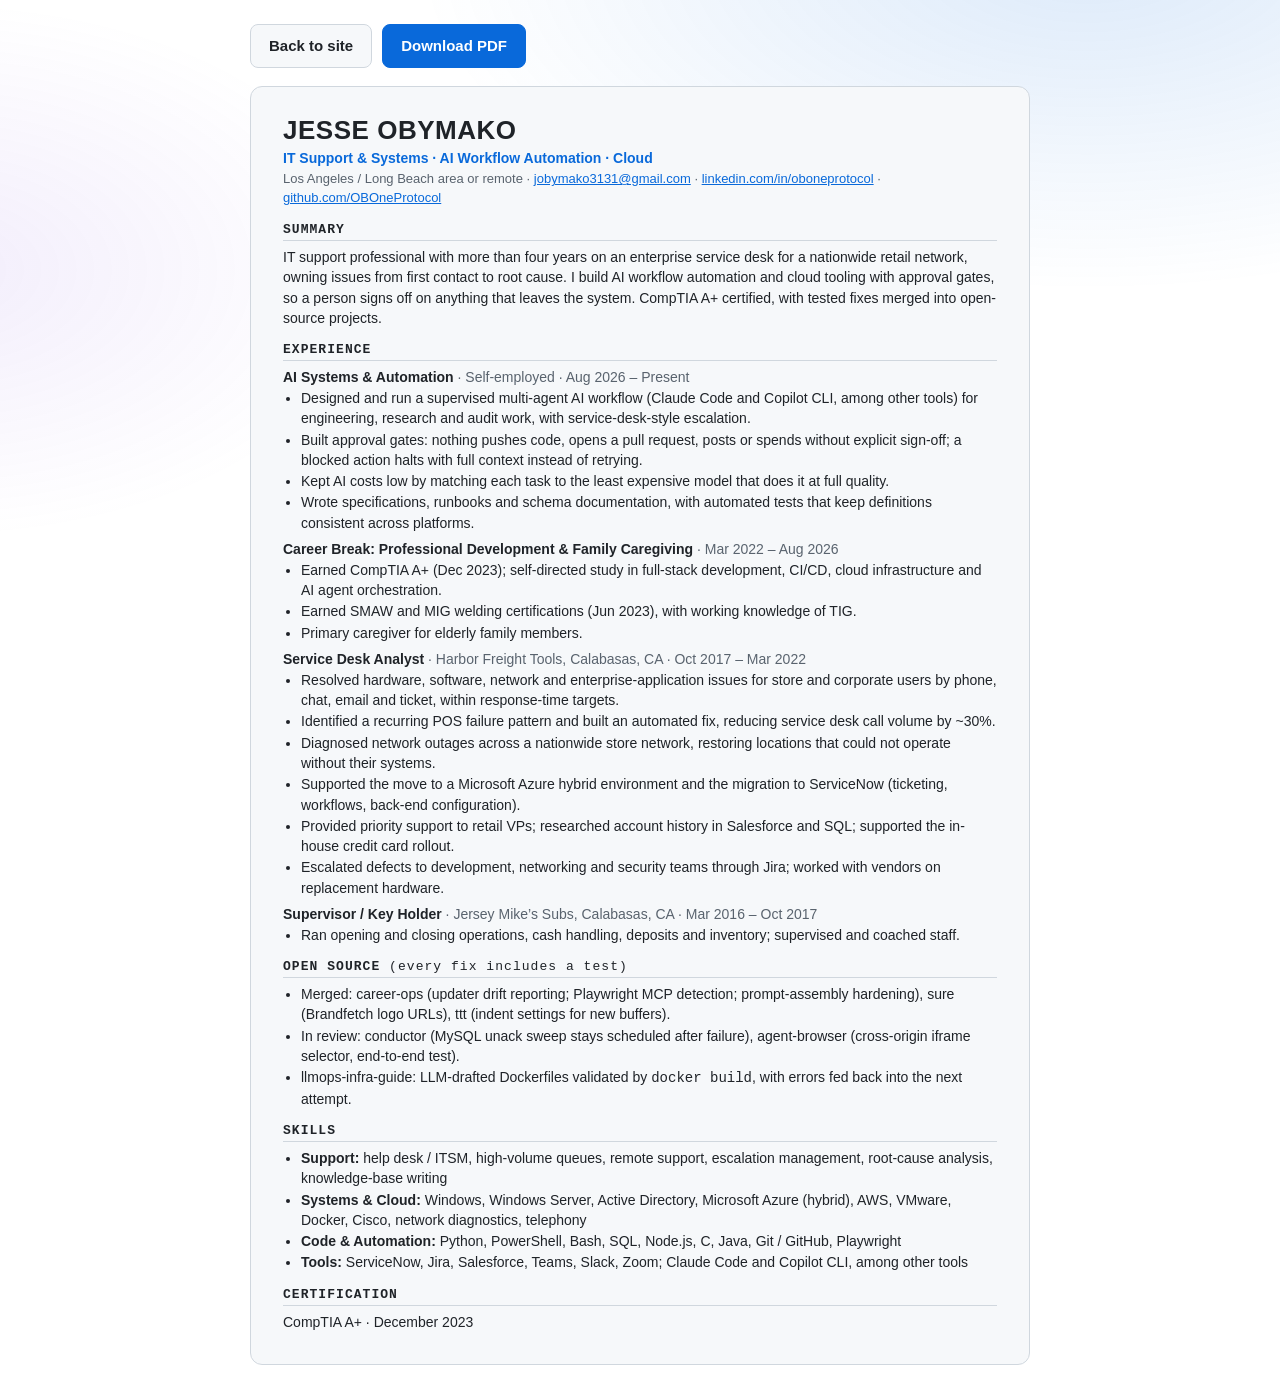
==== resume.html @ 754fb73b "Portfolio site Static site for https://oboneprotocol.github.io: live GitHub stats, approval-flow dia" ====
<!DOCTYPE html>
<html lang="en" data-theme="dark">
<head>
<meta charset="utf-8"><meta name="viewport" content="width=device-width,initial-scale=1">
<link rel="icon" type="image/svg+xml" href="img/favicon.svg">
<script>try{var t=localStorage.getItem("theme");if(!t&&window.matchMedia&&matchMedia("(prefers-color-scheme: light)").matches)t="light";if(t)document.documentElement.setAttribute("data-theme",t)}catch(e){}</script>
<link rel="stylesheet" href="css/style.css">
<title>Jesse Obymako | Resume</title>
<meta name="description" content="Resume: IT support and systems, AI workflow automation and cloud.">
<link rel="canonical" href="https://oboneprotocol.github.io/resume.html">
<link rel="stylesheet" href="css/resume.css">
</head>
<body>
<a class="skip" href="#main">Skip to content</a>
<main id="main" class="rs">
<div class="actions"><a class="btn" href="./">Back to site</a><a class="btn primary" href="resume.pdf" download>Download PDF</a></div>
<article class="paper">
<h1>JESSE OBYMAKO</h1>
<p class="role">IT Support &amp; Systems &middot; AI Workflow Automation &middot; Cloud</p>
<p class="meta">Los Angeles / Long Beach area or remote &middot; <a href="mailto:jobymako3131@gmail.com">jobymako3131@gmail.com</a> &middot; <a href="https://www.linkedin.com/in/oboneprotocol/">linkedin.com/in/oboneprotocol</a> &middot; <a href="https://github.com/OBOneProtocol">github.com/OBOneProtocol</a></p>
<h2>SUMMARY</h2>
<p>IT support professional with more than four years on an enterprise service desk for a nationwide retail network, owning issues from first contact to root cause. I build AI workflow automation and cloud tooling with approval gates, so a person signs off on anything that leaves the system. CompTIA A+ certified, with tested fixes merged into open-source projects.</p>
<h2>EXPERIENCE</h2>
<h3>AI Systems &amp; Automation <span>&middot; Self-employed &middot; Aug 2026 &ndash; Present</span></h3>
<ul>
<li>Designed and run a supervised multi-agent AI workflow (Claude Code and Copilot CLI, among other tools) for engineering, research and audit work, with service-desk-style escalation.</li>
<li>Built approval gates: nothing pushes code, opens a pull request, posts or spends without explicit sign-off; a blocked action halts with full context instead of retrying.</li>
<li>Kept AI costs low by matching each task to the least expensive model that does it at full quality.</li>
<li>Wrote specifications, runbooks and schema documentation, with automated tests that keep definitions consistent across platforms.</li></ul>
<h3>Career Break: Professional Development &amp; Family Caregiving <span>&middot; Mar 2022 &ndash; Aug 2026</span></h3>
<ul>
<li>Earned CompTIA A+ (Dec 2023); self-directed study in full-stack development, CI/CD, cloud infrastructure and AI agent orchestration.</li>
<li>Earned SMAW and MIG welding certifications (Jun 2023), with working knowledge of TIG.</li>
<li>Primary caregiver for elderly family members.</li></ul>
<h3>Service Desk Analyst <span>&middot; Harbor Freight Tools, Calabasas, CA &middot; Oct 2017 &ndash; Mar 2022</span></h3>
<ul>
<li>Resolved hardware, software, network and enterprise-application issues for store and corporate users by phone, chat, email and ticket, within response-time targets.</li>
<li>Identified a recurring POS failure pattern and built an automated fix, reducing service desk call volume by ~30%.</li>
<li>Diagnosed network outages across a nationwide store network, restoring locations that could not operate without their systems.</li>
<li>Supported the move to a Microsoft Azure hybrid environment and the migration to ServiceNow (ticketing, workflows, back-end configuration).</li>
<li>Provided priority support to retail VPs; researched account history in Salesforce and SQL; supported the in-house credit card rollout.</li>
<li>Escalated defects to development, networking and security teams through Jira; worked with vendors on replacement hardware.</li></ul>
<h3>Supervisor / Key Holder <span>&middot; Jersey Mike&rsquo;s Subs, Calabasas, CA &middot; Mar 2016 &ndash; Oct 2017</span></h3>
<ul><li>Ran opening and closing operations, cash handling, deposits and inventory; supervised and coached staff.</li></ul>
<h2>OPEN SOURCE <span style="font-weight:400">(every fix includes a test)</span></h2>
<ul>
<li>Merged: career-ops (updater drift reporting; Playwright MCP detection; prompt-assembly hardening), sure (Brandfetch logo URLs), ttt (indent settings for new buffers).</li>
<li>In review: conductor (MySQL unack sweep stays scheduled after failure), agent-browser (cross-origin iframe selector, end-to-end test).</li>
<li>llmops-infra-guide: LLM-drafted Dockerfiles validated by <code>docker build</code>, with errors fed back into the next attempt.</li></ul>
<h2>SKILLS</h2>
<ul>
<li><strong>Support:</strong> help desk / ITSM, high-volume queues, remote support, escalation management, root-cause analysis, knowledge-base writing</li>
<li><strong>Systems &amp; Cloud:</strong> Windows, Windows Server, Active Directory, Microsoft Azure (hybrid), AWS, VMware, Docker, Cisco, network diagnostics, telephony</li>
<li><strong>Code &amp; Automation:</strong> Python, PowerShell, Bash, SQL, Node.js, C, Java, Git / GitHub, Playwright</li>
<li><strong>Tools:</strong> ServiceNow, Jira, Salesforce, Teams, Slack, Zoom; Claude Code and Copilot CLI, among other tools</li></ul>
<h2>CERTIFICATION</h2>
<p>CompTIA A+ &middot; December 2023</p>
</article>
</main>
</body></html>
---- css/style.css ----
:root{--bg:#0d1117;--card:#161b22;--line:#30363d;--text:#e6edf3;--muted:#9da7b3;--blue:#58a6ff;--green:#3fb950;--purple:#d2a8ff;--red:#f85149;--amber:#d29922;--gatebg:#0d2a17;--shadow:0 8px 24px rgba(1,4,9,.5);--mono:ui-monospace,SFMono-Regular,Menlo,Consolas,"Liberation Mono",monospace;--sans:-apple-system,BlinkMacSystemFont,"Segoe UI",Helvetica,Arial,sans-serif;color-scheme:dark}
:root[data-theme=light]{--bg:#ffffff;--card:#f6f8fa;--line:#d0d7de;--text:#1f2328;--muted:#59636e;--blue:#0969da;--green:#1a7f37;--purple:#8250df;--red:#cf222e;--amber:#9a6700;--gatebg:#dafbe1;--shadow:0 8px 24px rgba(140,149,159,.25);color-scheme:light}
*{box-sizing:border-box}
html{scroll-behavior:smooth;scroll-padding-top:70px}
body{margin:0;background:var(--bg);color:var(--text);font:16px/1.6 var(--sans);overflow-x:hidden}
body::before{content:"";position:fixed;inset:0;z-index:-1;background:radial-gradient(60rem 30rem at 85% -5%,color-mix(in srgb,var(--blue) 14%,transparent),transparent 70%),radial-gradient(40rem 24rem at -5% 30%,color-mix(in srgb,var(--purple) 10%,transparent),transparent 70%)}
a{color:var(--blue)}
a:focus-visible,button:focus-visible{outline:3px solid var(--blue);outline-offset:3px;border-radius:6px}
.skip{position:absolute;left:8px;top:-60px;background:var(--blue);color:#0d1117;padding:8px 14px;border-radius:6px;z-index:100;font-weight:600}
.skip:focus{top:8px}
.wrap{max-width:1040px;margin:0 auto;padding:0 20px}
header.top{position:sticky;top:0;z-index:50;background:color-mix(in srgb,var(--bg) 88%,transparent);backdrop-filter:blur(8px);border-bottom:1px solid var(--line)}
.bar{display:flex;align-items:center;justify-content:space-between;gap:10px;min-height:56px}
.brand{font:700 15px var(--mono);color:var(--text);text-decoration:none;white-space:nowrap}
.brand span{color:var(--blue)}
nav ul{list-style:none;display:flex;gap:2px;margin:0;padding:0;flex-wrap:wrap}
nav a{display:block;color:var(--muted);text-decoration:none;padding:6px 9px;border-radius:6px;font-size:14px}
nav a:hover{color:var(--text);background:var(--card)}
.tools{display:flex;align-items:center;gap:6px}
#theme{background:var(--card);color:var(--text);border:1px solid var(--line);border-radius:8px;width:36px;height:36px;cursor:pointer;font-size:16px}
#theme:hover{border-color:var(--blue)}
@media(max-width:700px){.bar{flex-wrap:wrap;padding:6px 0}nav{order:3;width:100%;overflow-x:auto}nav ul{flex-wrap:nowrap}nav a{padding:6px 8px;font-size:13px;white-space:nowrap}}
section{padding:72px 0 8px}
h1,h2,h3{line-height:1.2;margin:0}
h2{font-size:28px;margin-bottom:8px}
h2::before{content:"## ";color:var(--blue);font-family:var(--mono);font-weight:400}
.lead{color:var(--muted);max-width:68ch;margin:0 0 28px}
.hero{padding:56px 0 24px}
.hero-grid{display:grid;grid-template-columns:1fr 220px;gap:36px;align-items:center}
.eyebrow{font:13px var(--mono);color:var(--green);margin:0 0 14px}
h1{font-size:clamp(32px,6vw,54px);letter-spacing:-.02em}
h1 em{font-style:normal;background:linear-gradient(90deg,var(--blue),var(--purple));-webkit-background-clip:text;background-clip:text;color:transparent}
.sub{color:var(--muted);font-size:18px;max-width:62ch;margin:18px 0 24px}
.term{background:var(--card);border:1px solid var(--line);border-radius:10px;font:14px/1.5 var(--mono);margin:0 0 26px;max-width:560px;overflow:hidden}
.term-h{display:flex;gap:6px;padding:8px 12px;border-bottom:1px solid var(--line)}
.term-h i{width:10px;height:10px;border-radius:50%;background:var(--line)}
.term-h i:nth-child(1){background:var(--red)}.term-h i:nth-child(2){background:var(--amber)}.term-h i:nth-child(3){background:var(--green)}
.term-b{padding:14px 14px;min-height:52px;white-space:pre-wrap;word-break:break-word}
.term .p{color:var(--green)}.term .c{color:var(--muted)}
.caret{display:inline-block;width:8px;height:1.1em;background:var(--text);vertical-align:-2px;margin-left:2px;animation:blink 1s steps(2) infinite}
@keyframes blink{50%{opacity:0}}
.btns{display:flex;flex-wrap:wrap;gap:10px}
.btn{display:inline-block;padding:10px 18px;border-radius:8px;border:1px solid var(--line);background:var(--card);color:var(--text);text-decoration:none;font-weight:600;font-size:15px;transition:transform .2s,border-color .2s,box-shadow .2s}
.btn:hover{transform:translateY(-2px);border-color:var(--blue);box-shadow:var(--shadow)}
.btn.primary{background:var(--blue);border-color:var(--blue);color:#0d1117}
:root[data-theme=light] .btn.primary{color:#fff}
.portrait{width:220px;height:220px;border-radius:50%;border:2px solid var(--line);position:relative;overflow:hidden;box-shadow:0 0 0 6px color-mix(in srgb,var(--blue) 18%,transparent),var(--shadow);background:var(--card)}
.portrait img{width:100%;height:100%;object-fit:cover;object-position:50% 15%;display:block}
.gh img.av{object-fit:cover;background:#000}
.portrait .fallback{position:absolute;inset:0;display:flex;align-items:center;justify-content:center;font:700 64px var(--mono);color:var(--blue);background:var(--card)}
.portrait .fallback[hidden],.portrait img[hidden]{display:none}
@media(max-width:700px){.hero-grid{grid-template-columns:1fr}.portrait{order:-1;width:140px;height:140px}.portrait .fallback{font-size:42px}}
.stats{display:grid;grid-template-columns:repeat(3,1fr);gap:14px}
.card{background:var(--card);border:1px solid var(--line);border-radius:12px;padding:18px 20px;transition:transform .2s,border-color .2s,box-shadow .2s}
.card:hover{transform:translateY(-4px);border-color:var(--blue);box-shadow:var(--shadow)}
.stat .n{font:700 40px var(--mono);color:var(--blue)}
.stat:nth-child(2) .n{color:var(--green)}.stat:nth-child(3) .n{color:var(--amber)}
.stat .l{color:var(--muted);font-size:14px}
.cap{color:var(--muted);font-size:14px;margin:12px 0 0}
#stats-fallback{color:var(--amber);font-family:var(--mono);font-size:14px}
.grid{display:grid;grid-template-columns:repeat(auto-fit,minmax(260px,1fr));gap:14px}
.card h3{font-size:17px;margin-bottom:6px}
.card p{margin:0 0 12px;color:var(--muted);font-size:15px}
.chips{display:flex;flex-wrap:wrap;gap:6px;margin:0 0 12px;padding:0;list-style:none}
.chips li{font:12px var(--mono);padding:2px 9px;border-radius:999px;border:1px solid var(--line);color:var(--muted)}
.chips li.t{color:var(--green);border-color:color-mix(in srgb,var(--green) 50%,var(--line))}
.card .go{font-size:14px;font-weight:600}
.badge{height:20px;vertical-align:middle}
.sub3{font:600 15px var(--mono);margin:28px 0 12px;color:var(--purple)}
.merged-tag{display:inline-block;background:var(--gatebg);color:var(--green);border:1px solid var(--green);border-radius:999px;padding:1px 10px;font-size:12px;margin-left:8px;animation:pulse 2.4s ease-in-out infinite}
@keyframes pulse{50%{box-shadow:0 0 0 5px color-mix(in srgb,var(--green) 22%,transparent)}}
.feat{border-left:4px solid var(--blue)}
.flow{background:var(--card);border:1px solid var(--line);border-radius:14px;padding:10px;margin:0 0 10px}
.flow svg{display:block;width:100%;height:auto}
.fl-t{fill:var(--text);font:600 13px var(--sans)}.fl-s{fill:var(--muted);font:12px var(--sans)}
.fl-box{fill:var(--card);stroke:var(--line);stroke-width:1.5}.fl-bg{fill:var(--bg);stroke:var(--line)}
.fl-ln{fill:none;stroke:var(--line);stroke-width:1.5}
.sigb circle:nth-child(1){fill:var(--blue)}.sigb circle:nth-child(2){fill:var(--blue)}
.sig{opacity:0}
.sigg circle{fill:var(--green)}
.gate{fill:var(--gatebg);stroke:var(--green);animation:glow 1.8s ease-in-out infinite}
@keyframes glow{0%,100%{stroke-opacity:.45;stroke-width:1.5}50%{stroke-opacity:1;stroke-width:3}}
.timeline{border-left:2px solid var(--line);margin-left:6px;padding-left:24px}
.job{position:relative;margin-bottom:28px}
.job::before{content:"";position:absolute;left:-32px;top:6px;width:14px;height:14px;border-radius:50%;background:var(--bg);border:3px solid var(--blue)}
.job h3{font-size:18px}.job .when{font:13px var(--mono);color:var(--muted);margin:2px 0 8px}
.job ul{margin:0;padding-left:20px;color:var(--muted)}.job li{margin-bottom:5px}
.job li strong,.job h3 span{color:var(--text)}
.cert{display:inline-block;margin-top:14px;border-color:var(--green)}
.contact{text-align:center;padding:72px 0 40px}
.contact h2::before{content:""}
.contact .lead{margin:0 auto 24px}.contact .btns{justify-content:center}
.gh{display:flex;gap:18px;align-items:center;margin-top:26px;flex-wrap:wrap}
.gh img.av{width:72px;height:72px;border-radius:50%;border:2px solid var(--line)}
.snake{margin-top:20px;border:1px solid var(--line);border-radius:12px;padding:8px;background:var(--card);overflow-x:auto}
.snake img{display:block;width:100%;min-width:560px;height:auto}
footer{border-top:1px solid var(--line);color:var(--muted);font-size:14px;padding:24px 0;text-align:center}
.rv{opacity:0;transform:translateY(22px);transition:opacity .6s ease,transform .6s ease}
.rv.in{opacity:1;transform:none}
.js-off .rv{opacity:1;transform:none}
@media(max-width:700px){.stats{grid-template-columns:1fr}}
@media(prefers-reduced-motion:reduce){*,*::before,*::after{animation:none!important;transition:none!important;scroll-behavior:auto!important}.rv{opacity:1;transform:none}.sig{display:none}.caret{display:none}}
/* resume + 404 */
.nf{min-height:80vh;display:flex;flex-direction:column;justify-content:center;align-items:flex-start}
---- css/resume.css ----
.rs{max-width:820px;margin:24px auto;padding:0 20px;font-size:14px;line-height:1.45}
.rs .actions{display:flex;gap:10px;margin-bottom:18px;flex-wrap:wrap}
.paper{background:var(--card);border:1px solid var(--line);border-radius:12px;padding:28px 32px}
.paper h1{font-size:26px;letter-spacing:.02em}
.paper .role{color:var(--blue);font-weight:600;margin:2px 0}
.paper .meta{color:var(--muted);font-size:13px;margin:0 0 6px}
.paper h2{font:700 13px var(--mono);letter-spacing:.08em;border-bottom:1px solid var(--line);padding-bottom:3px;margin:14px 0 6px}
.paper h2::before{content:""}
.paper h3{font-size:14px;margin:8px 0 2px}.paper h3 span{font-weight:400;color:var(--muted)}
.paper ul{margin:2px 0 4px;padding-left:18px}.paper li{margin-bottom:1px}
.paper p{margin:0 0 4px}
@media print{
@page{size:Letter;margin:.4in}
:root,:root[data-theme=light],:root[data-theme=dark]{--bg:#fff;--card:#fff;--line:#999;--text:#000;--muted:#222;--blue:#000}
html,body{background:#fff!important;color:#000;font-size:10pt}
body::before{display:none}
.skip,.actions,header.top{display:none!important}
*{animation:none!important;transition:none!important}
.rs{margin:0;padding:0;font-size:9.2pt;line-height:1.28;max-width:none}
.paper{border:0;padding:0;border-radius:0;box-shadow:none}
.paper h1{font-size:19pt}
.paper h2{margin:7px 0 3px;font-size:9pt}
.paper h3{margin:4px 0 1px;font-size:9.5pt}
.paper .role,.paper .meta,.paper a{color:#000;text-decoration:none}
.paper li{margin-bottom:0}
}
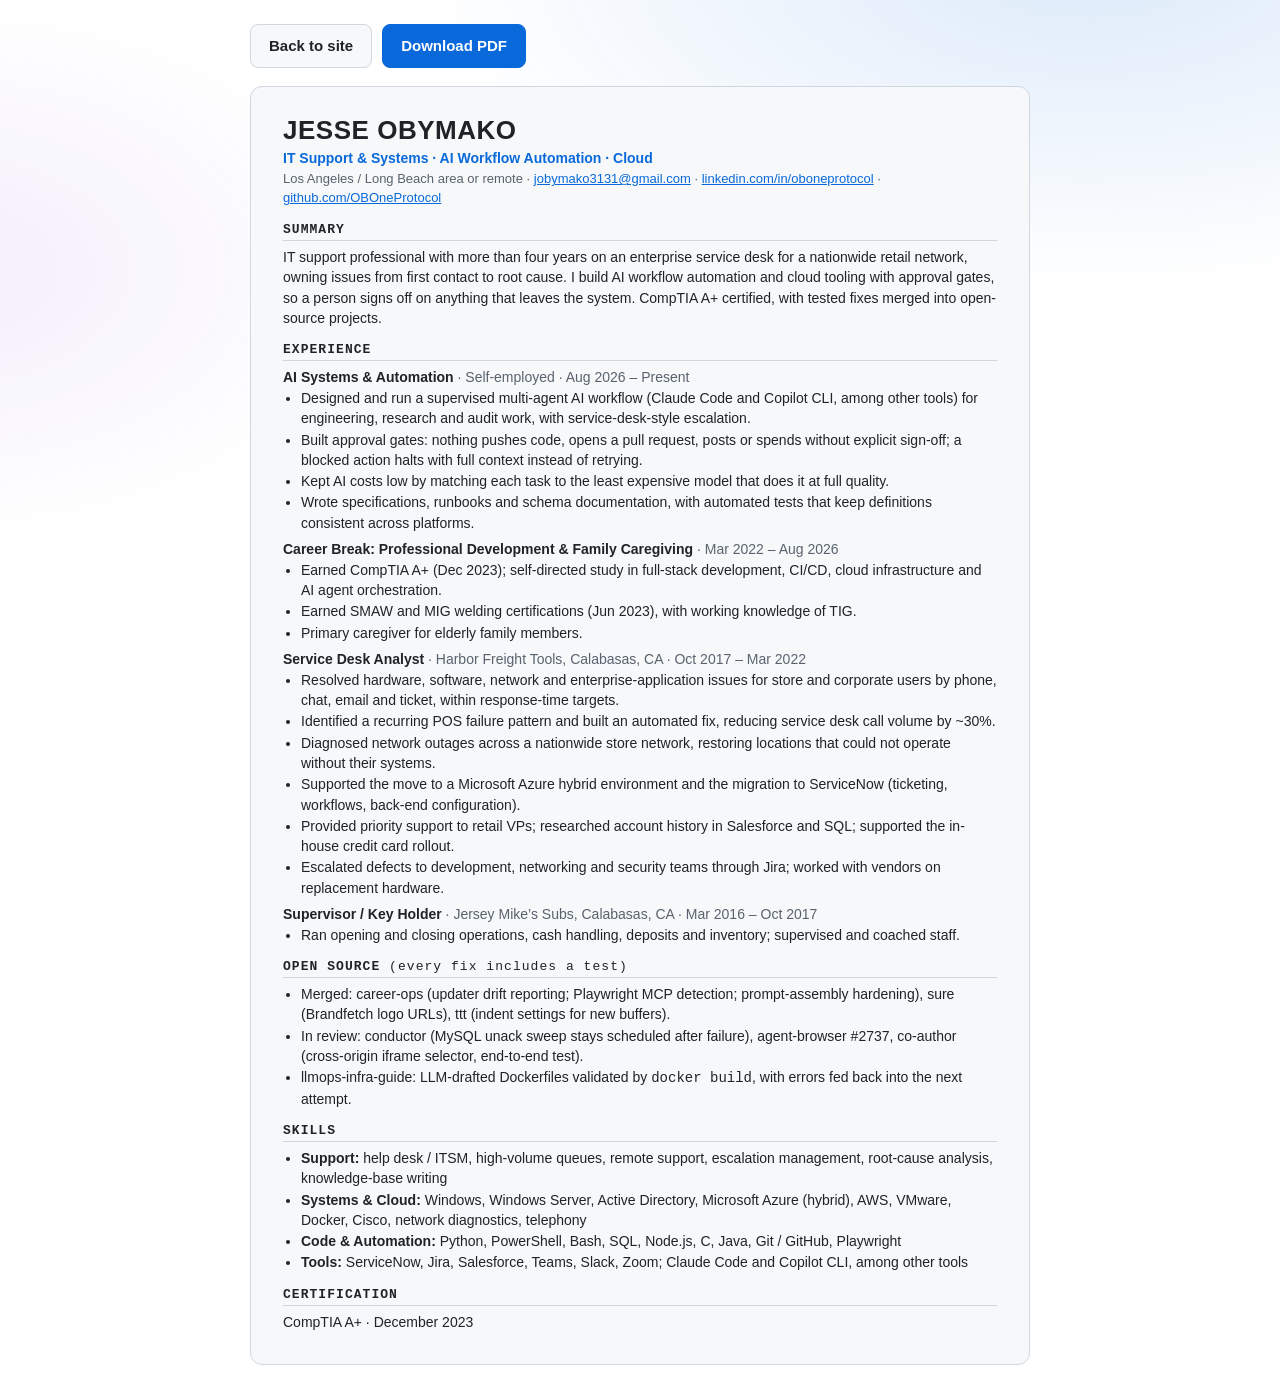
==== commit cdf2dca1: "Show the agent-browser fix as co-authored in #2737" ====
--- a/resume.html
+++ b/resume.html
@@ -45,7 +45,7 @@
 <h2>OPEN SOURCE <span style="font-weight:400">(every fix includes a test)</span></h2>
 <ul>
 <li>Merged: career-ops (updater drift reporting; Playwright MCP detection; prompt-assembly hardening), sure (Brandfetch logo URLs), ttt (indent settings for new buffers).</li>
-<li>In review: conductor (MySQL unack sweep stays scheduled after failure), agent-browser (cross-origin iframe selector, end-to-end test).</li>
+<li>In review: conductor (MySQL unack sweep stays scheduled after failure), agent-browser #2737, co-author (cross-origin iframe selector, end-to-end test).</li>
 <li>llmops-infra-guide: LLM-drafted Dockerfiles validated by <code>docker build</code>, with errors fed back into the next attempt.</li></ul>
 <h2>SKILLS</h2>
 <ul>
